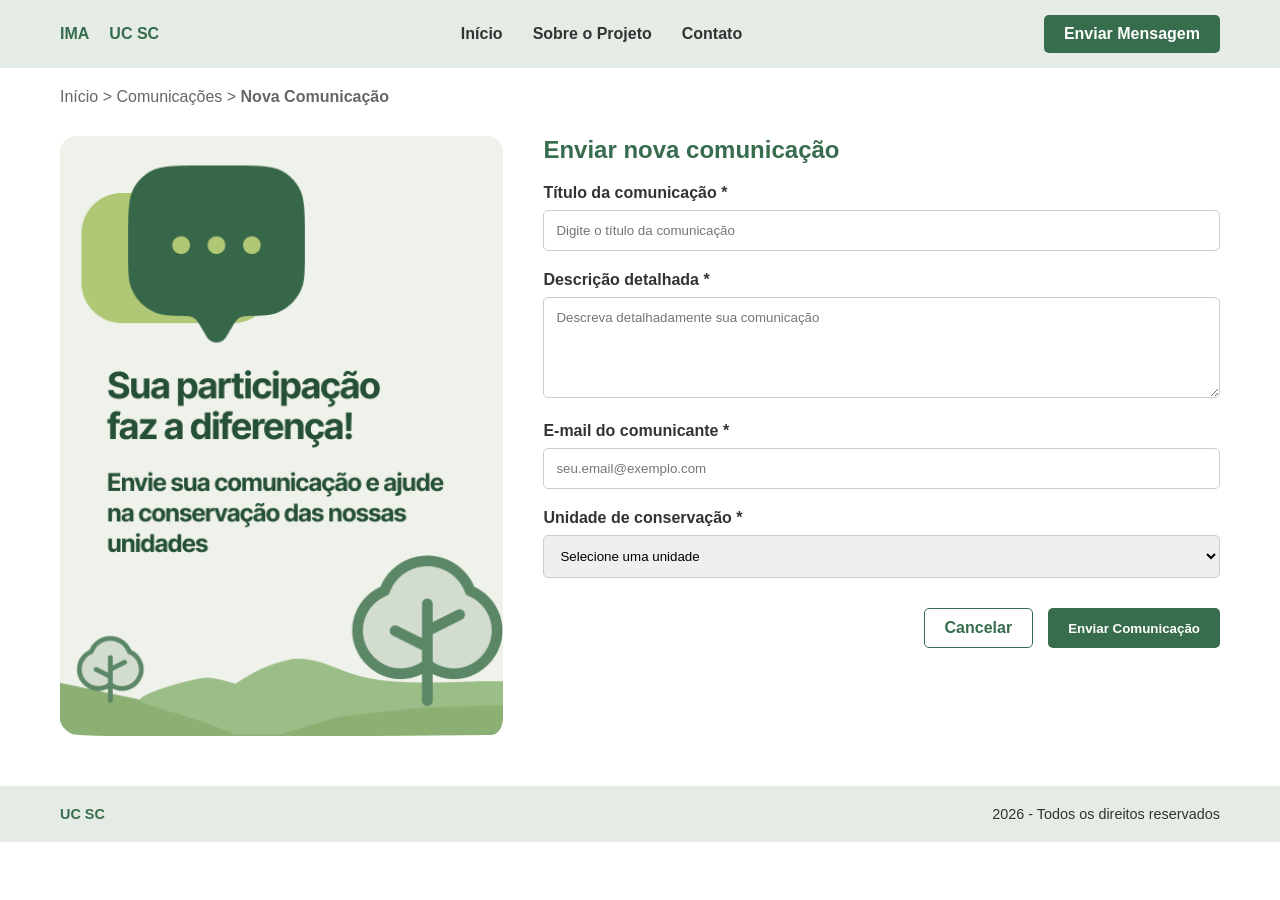
==== cadastro.html @ 5371d870 "Add files via upload" ====
<!DOCTYPE html>
<html lang="pt-BR">
<head>
  <meta charset="UTF-8">
  <title>Nova Comunicação</title>
  <link rel="stylesheet" href="style.css">
</head>
<body>

  <header>
    <div class="container">
      <div class="logos">
        <span>IMA</span>
        <span>UC SC</span>
      </div>
      <nav class="nav-links">
        <a href="index.html">Início</a>
        <a href="#">Sobre o Projeto</a>
        <a href="#">Contato</a>
      </nav>
      <a href="#" class="btn">Enviar Mensagem</a>
    </div>
  </header>

  <main class="container">
    <div class="breadcrumb">
      Início > Comunicações > <strong>Nova Comunicação</strong>
    </div>

    <div class="cadastro-layout">
      <div class="cadastro-banner">
        <img src="Imagem sua participação.png" alt="imagem-participação">
      </div>

      <div>
        <h2 style="color: var(--primary-green); margin-bottom: 20px;">Enviar nova comunicação</h2>
        <form action="#" method="POST">
          
          <div class="form-group">
            <label for="titulo">Título da comunicação *</label>
            <input type="text" id="titulo" placeholder="Digite o título da comunicação" required>
          </div>

          <div class="form-group">
            <label for="descricao">Descrição detalhada *</label>
            <textarea id="descricao" rows="5" placeholder="Descreva detalhadamente sua comunicação" required></textarea>
          </div>

          <div class="form-group">
            <label for="email">E-mail do comunicante *</label>
            <input type="email" id="email" placeholder="seu.email@exemplo.com" required>
          </div>

          <div class="form-group">
            <label for="unidade">Unidade de conservação *</label>
            <select id="unidade" required>
              <option value="">Selecione uma unidade</option>
              <option value="acarai">Parque Estadual Acaraí</option>
              <option value="canoas">Parque Estadual Rio Canoas</option>
              <option value="vermelho">Parque Estadual Rio Vermelho</option>
              <option value="serra">Parque Estadual Serra Funda</option>
            </select>
          </div>

          <div class="form-actions">
            <a href="detalhes.html" class="btn btn-outline">Cancelar</a>
            <button type="submit" class="btn">Enviar Comunicação</button>
          </div>

        </form>
      </div>
    </div>
  </main>

  <footer>
    <div class="container">
      <div class="logos">UC SC</div>
      <p>2026 - Todos os direitos reservados</p>
    </div>
  </footer>

</body>
</html>
---- style.css ----
:root {
  --primary-green: #376C4D;
  --light-green: #E4ECE5;
  --text-dark: #333333;
  --text-light: #666666;
  --bg-color: #FFFFFF;
}

* {
  margin: 0;
  padding: 0;
  box-sizing: border-box;
  font-family: 'Segoe UI', Tahoma, Geneva, Verdana, sans-serif;
}

body {
  background-color: var(--bg-color);
  color: var(--text-dark);
}

a {
  text-decoration: none;
  color: inherit;
}

.container {
  max-width: 1200px;
  margin: 0 auto;
  padding: 0 20px;
}

header {
  background-color: var(--light-green);
  padding: 15px 0;
}

header .container {
  display: flex;
  justify-content: space-between;
  align-items: center;
}

.logos { 
  display: flex;
  gap: 20px;
  align-items: center;
  font-weight: bold;
  color: var(--primary-green); 
}

.nav-links { 
  display: flex; gap: 30px;
  font-weight: 600;
}

.btn {
  background-color: var(--primary-green);
  color: white;
  padding: 10px 20px;
  border-radius: 5px;
  border: none;
  cursor: pointer;
  font-weight: bold;
  display: inline-block;
}

.btn-outline {
  background-color: transparent;
  color: var(--primary-green);
  border: 1px solid var(--primary-green);
}

footer {
  background-color: var(--light-green);
  padding: 20px 0;
  margin-top: 50px;
  font-size: 0.9em;
}
footer .container {
  display: flex;
  justify-content: space-between;
  align-items: center;
}

.hero {
  background: url("Imagem capa 2.png") center/cover no-repeat;
  color: white;
  padding: 300px;
  background-position: cover;
}

.hero h1 { font-size: 2.5em; margin-bottom: 15px; max-width: 600px; }
.hero p { font-size: 1.2em; max-width: 500px; }

.section-title {
  text-align: center;
  margin: 40px 0;
  color: var(--primary-green);
}
.section-title p { color: var(--text-light); }

.cards-grid {
  display: grid;
  grid-template-columns: repeat(2, 1fr);
  gap: 30px;
  margin-bottom: 50px;
}

.card {
  border: 1px solid #ddd;
  border-radius: 8px;
  overflow: hidden;
}

.card img {
  width: 100%;
  height: 200px;
  object-fit: cover;
}

.card-content { padding: 20px; }
.card-content h3 { color: var(--primary-green); margin-bottom: 10px; }
.card-content p { color: var(--text-light); margin-bottom: 20px; }

.breadcrumb {
  margin: 20px 0;
  color: var(--text-light);
}

.details-grid {
  display: grid;
  grid-template-columns: 1fr 1fr;
  gap: 40px;
  margin-bottom: 40px;
}

.details-img {
  width: 100%;
  border-radius: 8px;
}

.details-info h2 { color: var(--primary-green); margin-bottom: 15px; font-size: 2em; }
.details-info p { margin-bottom: 20px; line-height: 1.6; }

.info-item {
  display: flex;
  align-items: center;
  gap: 15px;
  margin-bottom: 15px;
}

.comunicacoes-section { margin-top: 50px; }
.comunicacoes-section h3 { color: var(--primary-green); margin-bottom: 20px; }

table {
  width: 100%;
  border-collapse: collapse;
  margin-bottom: 30px;
}

th, td {
  padding: 15px;
  text-align: left;
  border-bottom: 1px solid #ddd;
}
th { background-color: #F9F9F9; }
.status-badge {
  background-color: #e0e0e0;
  padding: 5px 10px;
  border-radius: 15px;
  font-size: 0.9em;
}

.actions {
  display: flex;
  justify-content: space-between;
}

.cadastro-layout {
  display: grid;
  grid-template-columns: 1fr 2fr;
  gap: 40px;
  margin-top: 30px;
}

.cadastro-banner {
  border-radius: 8px;
  text-align: center;
  color: var(--primary-green);
}
.cadastro-banner h2 { margin: 20px 0;;
}

.cadastro-banner img {
  max-width: 600px;
  height: 600px;
  border-radius: 15px;
  display: block;
}

.form-group { margin-bottom: 20px; }
.form-group label {
  display: block;
  font-weight: bold;
  margin-bottom: 8px;
}
.form-group input, .form-group textarea, .form-group select {
  width: 100%;
  padding: 12px;
  border: 1px solid #ccc;
  border-radius: 5px;
}

.form-actions {
  display: flex;
  justify-content: flex-end;
  gap: 15px;
  margin-top: 30px;
}

.card img {
  width: 100%;
  height: 200px;
  object-fit: cover;
  object-position: center;
}
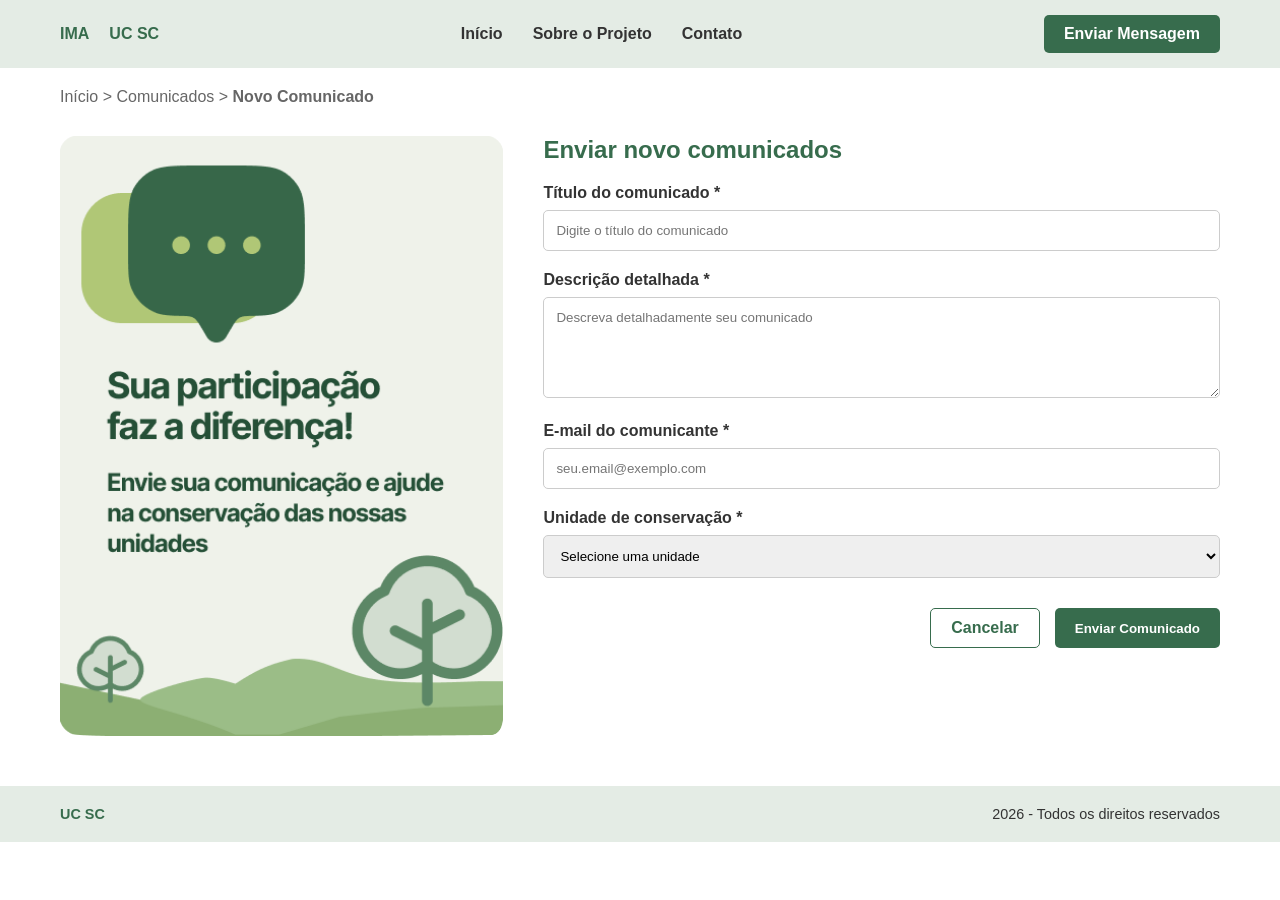
==== commit b56f821e: "Fix typos in cadastro.html and update titles" ====
--- a/cadastro.html
+++ b/cadastro.html
@@ -2,7 +2,7 @@
 <html lang="pt-BR">
 <head>
   <meta charset="UTF-8">
-  <title>Nova Comunicação</title>
+  <title>Nova Comunicado</title>
   <link rel="stylesheet" href="style.css">
 </head>
 <body>
@@ -24,7 +24,7 @@
 
   <main class="container">
     <div class="breadcrumb">
-      Início > Comunicações > <strong>Nova Comunicação</strong>
+      Início > Comunicados > <strong>Novo Comunicado</strong>
     </div>
 
     <div class="cadastro-layout">
@@ -33,17 +33,17 @@
       </div>
 
       <div>
-        <h2 style="color: var(--primary-green); margin-bottom: 20px;">Enviar nova comunicação</h2>
+        <h2 style="color: var(--primary-green); margin-bottom: 20px;">Enviar novo comunicados</h2>
         <form action="#" method="POST">
           
           <div class="form-group">
-            <label for="titulo">Título da comunicação *</label>
-            <input type="text" id="titulo" placeholder="Digite o título da comunicação" required>
+            <label for="titulo">Título do comunicado *</label>
+            <input type="text" id="titulo" placeholder="Digite o título do comunicado" required>
           </div>
 
           <div class="form-group">
             <label for="descricao">Descrição detalhada *</label>
-            <textarea id="descricao" rows="5" placeholder="Descreva detalhadamente sua comunicação" required></textarea>
+            <textarea id="descricao" rows="5" placeholder="Descreva detalhadamente seu comunicado" required></textarea>
           </div>
 
           <div class="form-group">
@@ -64,7 +64,7 @@
 
           <div class="form-actions">
             <a href="detalhes.html" class="btn btn-outline">Cancelar</a>
-            <button type="submit" class="btn">Enviar Comunicação</button>
+            <button type="submit" class="btn">Enviar Comunicado</button>
           </div>
 
         </form>
@@ -80,4 +80,4 @@
   </footer>
 
 </body>
-</html>+</html>
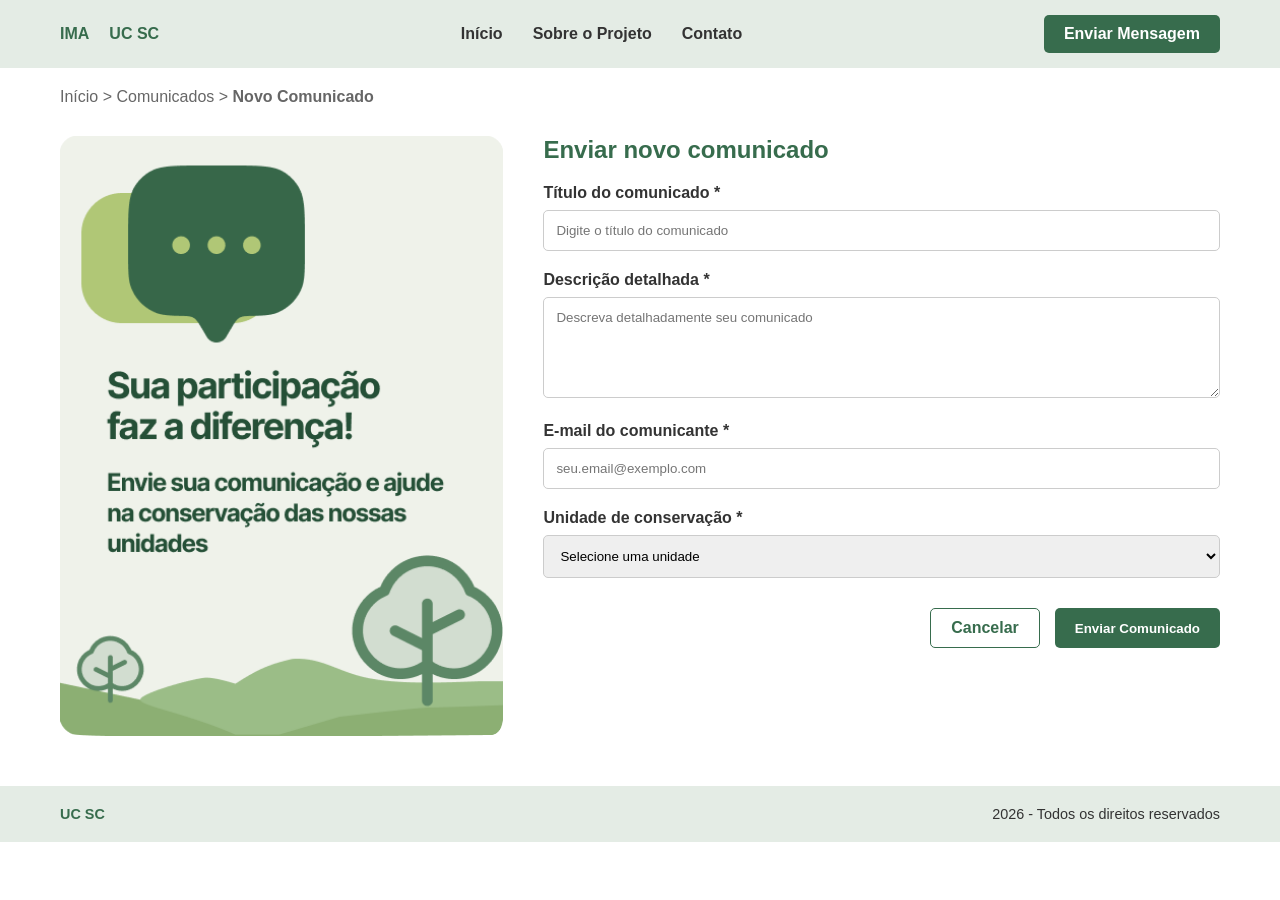
==== commit 15a4e2f8: "Fix HTML encoding issues in cadastro.html" ====
--- a/cadastro.html
+++ b/cadastro.html
@@ -33,7 +33,7 @@
       </div>
 
       <div>
-        <h2 style="color: var(--primary-green); margin-bottom: 20px;">Enviar novo comunicados</h2>
+        <h2 style="color: var(--primary-green); margin-bottom: 20px;">Enviar novo comunicado</h2>
         <form action="#" method="POST">
           
           <div class="form-group">
